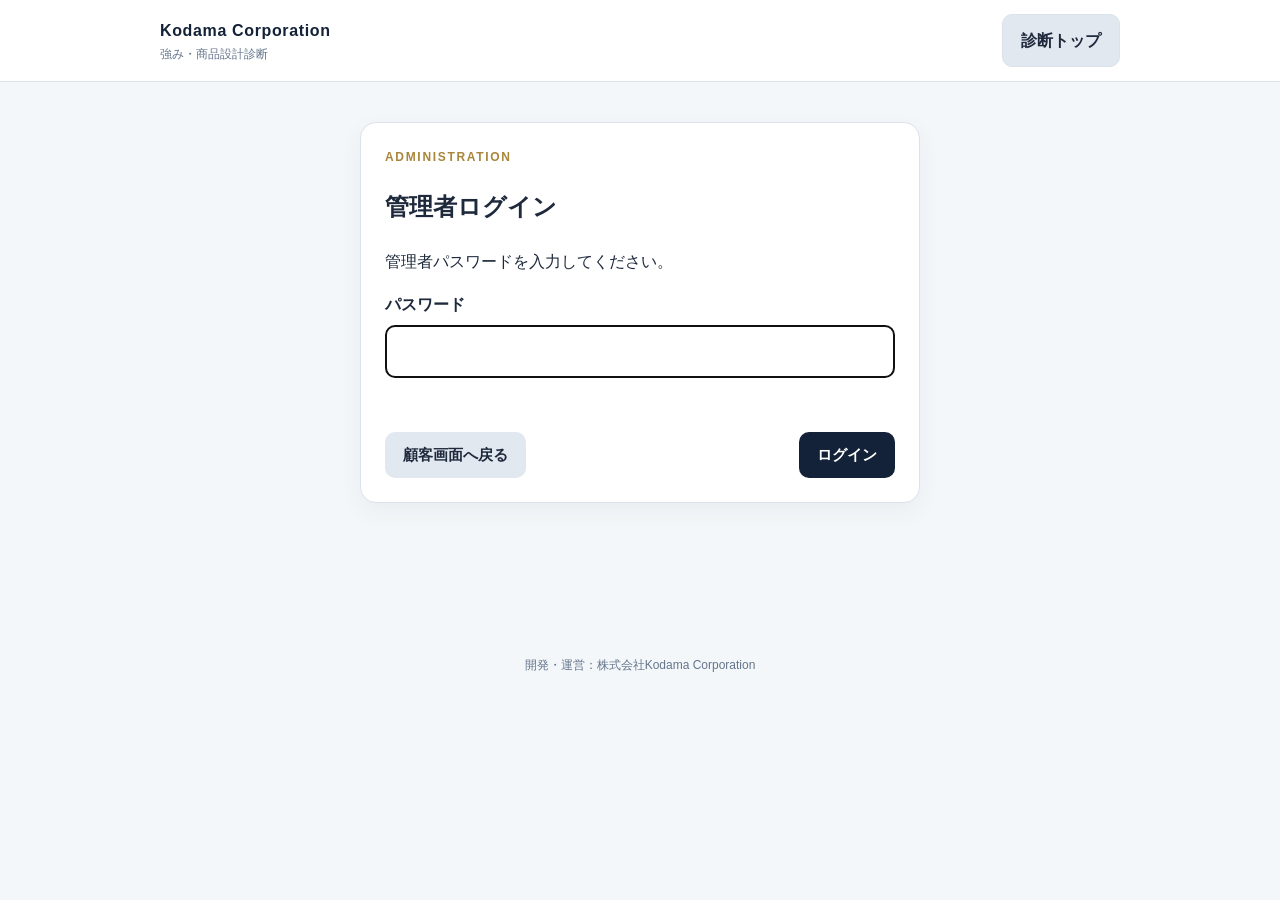
==== admin.html @ 18e0f379 "Add dedicated uncached admin page" ====
<!doctype html>
<html lang="ja">
<head>
<meta charset="utf-8">
<meta name="viewport" content="width=device-width,initial-scale=1,viewport-fit=cover">
<meta name="robots" content="noindex,nofollow">
<meta http-equiv="Cache-Control" content="no-cache, no-store, must-revalidate">
<meta http-equiv="Pragma" content="no-cache">
<meta http-equiv="Expires" content="0">
<meta name="theme-color" content="#132238">
<title>管理者画面｜強み・商品設計診断</title>
<link rel="stylesheet" href="styles.css?v=20260726-1">
<script>if(location.hash!=='#admin')location.hash='admin';</script>
<script defer src="questions.js?v=20260726-1"></script>
<script defer src="cloud.js?v=20260726-1"></script>
<script defer src="app-core.js?v=20260726-1"></script>
<script defer src="app-forms.js?v=20260726-1"></script>
<script defer src="app-results.js?v=20260726-1"></script>
</head>
<body>
<header class="site-header">
  <div><div class="brand">Kodama Corporation</div><div class="service">強み・商品設計診断</div></div>
  <a class="button-link ghost" href="./">診断トップ</a>
</header>
<main id="app" class="container">
  <section class="card hero">
    <div class="eyebrow">ADMINISTRATION</div>
    <h1>管理者画面を読み込んでいます</h1>
    <p>安全な接続を確認しています。</p>
  </section>
</main>
<footer>開発・運営：株式会社Kodama Corporation</footer>
<noscript><div class="noscript">この管理画面にはJavaScriptが必要です。SafariまたはChromeで開いてください。</div></noscript>
</body>
</html>
---- styles.css ----
:root{--navy:#132238;--ink:#1e293b;--muted:#64748b;--line:#dbe2ea;--bg:#f4f7fa;--gold:#a8863a;--white:#fff;--danger:#9f1239}
*{box-sizing:border-box}body{margin:0;font-family:-apple-system,BlinkMacSystemFont,"Segoe UI","Noto Sans JP",sans-serif;background:var(--bg);color:var(--ink);line-height:1.7}
.site-header{position:sticky;top:0;z-index:5;background:rgba(255,255,255,.96);border-bottom:1px solid var(--line);padding:14px max(18px,calc((100vw - 960px)/2));display:flex;align-items:center;justify-content:space-between}.brand{font-weight:700;color:var(--navy);letter-spacing:.04em}.service{font-size:12px;color:var(--muted)}
.container{max-width:960px;margin:28px auto;padding:0 18px 60px}.card{background:var(--white);border:1px solid var(--line);border-radius:16px;padding:24px;box-shadow:0 8px 24px rgba(19,34,56,.05);margin-bottom:18px}.hero{padding:36px}.eyebrow{font-size:12px;letter-spacing:.14em;color:var(--gold);font-weight:700}.hero h1{font-size:clamp(28px,5vw,48px);line-height:1.25;margin:.3em 0}.lead{font-size:17px;color:#475569}.notice{background:#f8fafc;border-left:4px solid var(--gold);padding:14px 16px;border-radius:8px;margin:16px 0}.warning{background:#fff7ed;border-left-color:#c2410c}.progress{height:8px;background:#e2e8f0;border-radius:999px;overflow:hidden;margin:12px 0 24px}.progress>div{height:100%;background:var(--navy)}
button{min-height:46px;border:0;border-radius:10px;padding:12px 18px;font-weight:700;cursor:pointer;background:var(--navy);color:#fff;font-size:15px;touch-action:manipulation;-webkit-tap-highlight-color:transparent}.ghost{background:#fff;color:var(--navy);border:1px solid var(--line)}.secondary{background:#e2e8f0;color:var(--ink)}.danger{background:var(--danger)}.actions{display:flex;gap:10px;flex-wrap:wrap;margin-top:22px;justify-content:space-between}.actions .right{display:flex;gap:10px;flex-wrap:wrap}
label{display:block;font-weight:700;margin:14px 0 6px}input,select,textarea{width:100%;padding:12px 13px;border:1px solid #cbd5e1;border-radius:9px;background:#fff;font:inherit;color:var(--ink)}textarea{min-height:120px;resize:vertical}.grid2{display:grid;grid-template-columns:1fr 1fr;gap:16px}.question{padding:18px 0;border-bottom:1px solid #eef2f7}.question:last-child{border-bottom:0}.qtext{font-weight:700;margin-bottom:10px}.scale{display:grid;grid-template-columns:repeat(5,1fr);gap:7px}.scale label{font-weight:500;margin:0;text-align:center;border:1px solid var(--line);padding:9px 4px;border-radius:9px;font-size:12px;cursor:pointer}.scale input{width:auto;display:block;margin:0 auto 5px}.twenty-row{display:grid;grid-template-columns:42px 1fr;gap:8px;align-items:start;margin:9px 0}.twenty-row span{padding-top:11px;color:var(--muted)}
.result-grid{display:grid;grid-template-columns:1fr 1fr;gap:24px;align-items:center}.score-list{display:grid;gap:10px}.score-item{display:grid;grid-template-columns:1fr 55px;gap:10px;padding:10px 0;border-bottom:1px solid var(--line)}.score-num{font-size:24px;font-weight:800;color:var(--navy);text-align:right}.pill{display:inline-block;padding:3px 8px;border-radius:99px;background:#eef2f7;font-size:12px}.admin-table{width:100%;border-collapse:collapse;font-size:14px}.admin-table th,.admin-table td{text-align:left;padding:10px;border-bottom:1px solid var(--line);vertical-align:top}.admin-table th{color:var(--muted)}.small{font-size:12px;color:var(--muted)}details{border:1px solid var(--line);border-radius:10px;padding:10px 14px;margin:12px 0}summary{font-weight:700;cursor:pointer}.status{font-weight:700;color:var(--gold)}
footer{text-align:center;padding:24px;color:var(--muted);font-size:12px}.noscript{margin:20px;padding:16px;background:#fff7ed}@media(max-width:700px){.grid2,.result-grid{grid-template-columns:1fr}.card{padding:18px}.hero{padding:24px}.scale{grid-template-columns:1fr}.scale label{display:flex;align-items:center;text-align:left;gap:9px}.scale input{margin:0}.admin-table{font-size:12px}.admin-table th:nth-child(3),.admin-table td:nth-child(3){display:none}.site-header{padding-top:max(14px,env(safe-area-inset-top))}}
@media print{.site-header,footer,.no-print,.actions{display:none!important}body{background:#fff}.container{max-width:none;margin:0;padding:0}.card{box-shadow:none;border:0}.admin-only{display:none!important}}

.cloud-state{font-size:12px;color:var(--muted);text-align:right;margin-top:-34px;margin-bottom:12px}
.button-link{display:inline-flex;align-items:center;justify-content:center;min-height:46px;border-radius:10px;padding:12px 18px;font-weight:700;text-decoration:none;background:#e2e8f0;color:var(--ink)}
.issued-card{border-color:#c8b06b;background:#fffdf7}
button:disabled{opacity:.55;cursor:wait}
@media(max-width:700px){.cloud-state{margin-top:0;text-align:left}.issued-card input{font-size:12px}}
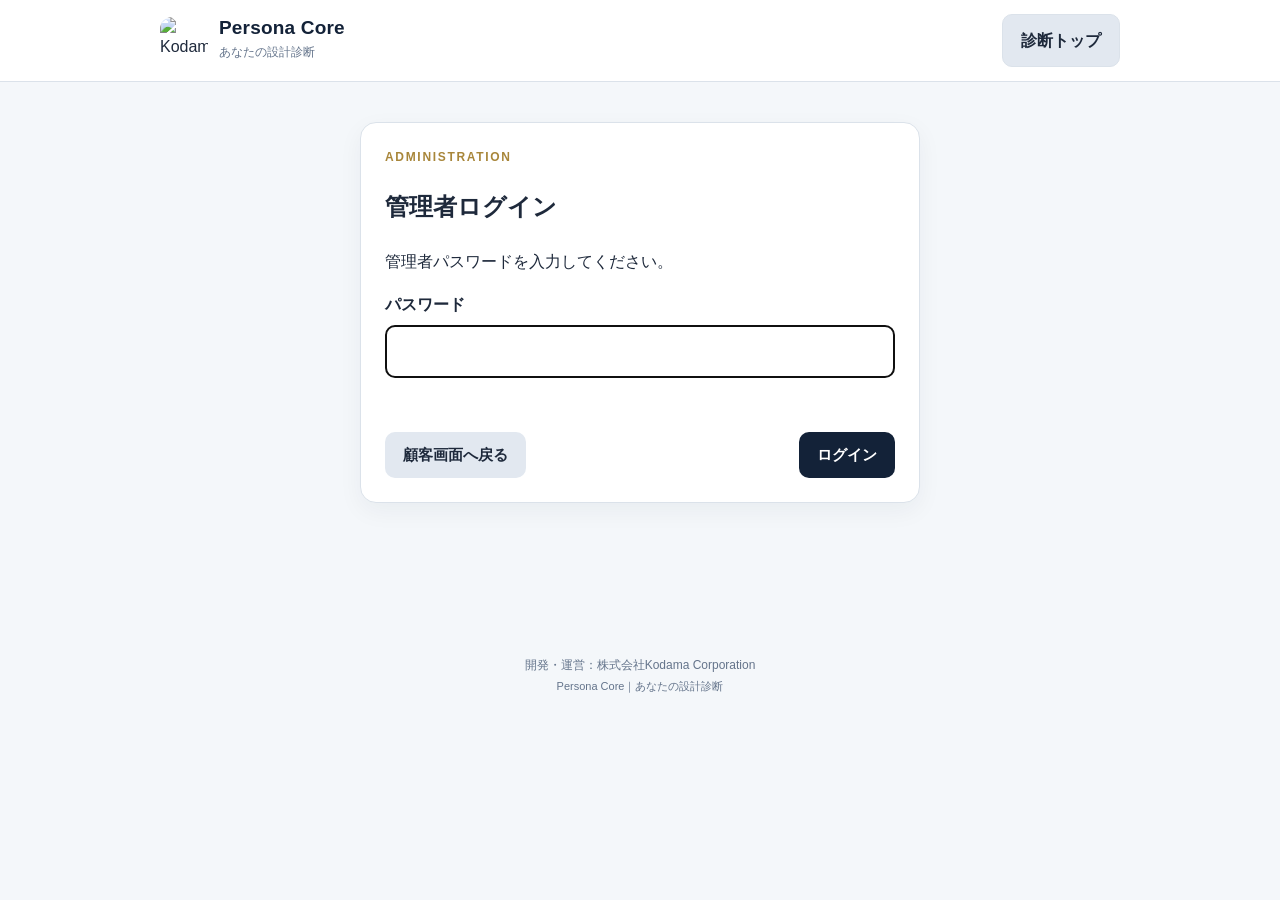
==== commit c76abd6e: "Brand Persona Core admin screen" ====
--- a/admin.html
+++ b/admin.html
@@ -8,18 +8,21 @@
 <meta http-equiv="Pragma" content="no-cache">
 <meta http-equiv="Expires" content="0">
 <meta name="theme-color" content="#132238">
-<title>管理者画面｜強み・商品設計診断</title>
+<title>管理者画面｜Persona Core｜あなたの設計診断</title>
 <link rel="stylesheet" href="styles.css?v=20260726-1">
+<link rel="stylesheet" href="styles-addon.css?v=20260728-1">
 <script>if(location.hash!=='#admin')location.hash='admin';</script>
 <script defer src="questions.js?v=20260726-1"></script>
-<script defer src="cloud.js?v=20260726-1"></script>
+<script defer src="cloud.js?v=20260726-3"></script>
 <script defer src="app-core.js?v=20260726-1"></script>
 <script defer src="app-forms.js?v=20260726-1"></script>
-<script defer src="app-results.js?v=20260726-1"></script>
+<script defer src="app-results.js?v=20260726-3"></script>
+<script defer src="analysis-export.js?v=20260728-1"></script>
+<script defer src="branding.js?v=20260728-1"></script>
 </head>
 <body>
 <header class="site-header">
-  <div><div class="brand">Kodama Corporation</div><div class="service">強み・商品設計診断</div></div>
+  <div><div class="brand">Persona Core</div><div class="service">あなたの設計診断</div></div>
   <a class="button-link ghost" href="./">診断トップ</a>
 </header>
 <main id="app" class="container">
@@ -29,7 +32,7 @@
     <p>安全な接続を確認しています。</p>
   </section>
 </main>
-<footer>開発・運営：株式会社Kodama Corporation</footer>
+<footer>開発・運営：株式会社Kodama Corporation<br><span style="font-size:11px">Persona Core｜あなたの設計診断</span></footer>
 <noscript><div class="noscript">この管理画面にはJavaScriptが必要です。SafariまたはChromeで開いてください。</div></noscript>
 </body>
 </html>
--- a/styles-addon.css
+++ b/styles-addon.css
@@ -0,0 +1,116 @@
+.cloud-state{font-size:12px;color:var(--muted);text-align:right;margin-top:-34px;margin-bottom:12px}
+.button-link{display:inline-flex;align-items:center;justify-content:center;min-height:46px;border-radius:10px;padding:12px 18px;font-weight:700;text-decoration:none;background:#e2e8f0;color:var(--ink)}
+.issued-card{border-color:#c8b06b;background:#fffdf7}
+button:disabled{opacity:.55;cursor:wait}
+.pdf-sheet{display:none}
+
+.persona-site-brand{display:flex;align-items:center;gap:11px;min-width:0}
+.persona-header-logo{width:48px;height:48px;border-radius:12px;object-fit:contain;background:#fff;flex:0 0 auto}
+.persona-site-brand .brand{font-size:19px;line-height:1.05;letter-spacing:.01em}
+.persona-site-brand .service{font-size:12px;margin-top:4px;color:var(--muted)}
+.persona-hero-logo{display:block;width:118px;height:auto;margin:0 auto 18px;object-fit:contain}
+.persona-hero-subtitle{margin:-6px 0 18px;font-size:14px;letter-spacing:.12em;color:var(--muted);font-weight:600}
+.analysis-copy-button{background:#132238;color:#fff;border-color:#132238}
+.analysis-export-dialog{position:fixed;z-index:9999;left:50%;top:50%;transform:translate(-50%,-50%);width:min(860px,calc(100vw - 28px));max-height:calc(100vh - 28px);margin:0!important;overflow:auto;box-shadow:0 24px 80px rgba(15,23,42,.28)}
+.analysis-export-dialog textarea{min-height:56vh;font-family:ui-monospace,SFMono-Regular,Menlo,Consolas,monospace;font-size:13px;line-height:1.55}
+.analysis-dialog-head{display:flex;align-items:flex-start;justify-content:space-between;gap:20px}
+
+.admin-hero,.detail-head,.admin-list-head{display:flex;align-items:flex-start;justify-content:space-between;gap:24px}
+.admin-primary-actions,.admin-filters,.detail-actions,.row-actions,.url-box{display:flex;align-items:center;gap:10px;flex-wrap:wrap}
+.admin-stats{display:grid;grid-template-columns:repeat(4,minmax(0,1fr));gap:14px;margin:18px 0}
+.stat-card{background:#fff;border:1px solid #dbe2ea;border-radius:14px;padding:18px 20px;box-shadow:0 8px 22px rgba(19,34,56,.05)}
+.stat-card span{display:block;color:var(--muted);font-size:13px;margin-bottom:8px}
+.stat-card strong{display:block;color:var(--ink);font-size:30px;line-height:1}
+.admin-filters input{min-width:280px}
+.admin-filters select{min-height:46px;border:1px solid #cbd5e1;border-radius:10px;background:#fff;padding:0 36px 0 12px;color:var(--ink)}
+.admin-table-wrap{overflow:auto;margin-top:16px}
+.admin-table{min-width:980px}
+.row-actions{justify-content:flex-end}
+.danger-button{background:#fff;color:#9f2f2f;border:1px solid #e2b8b8}
+.danger-button:hover{background:#fff5f5}
+.status-badge{display:inline-flex;align-items:center;border-radius:999px;padding:5px 10px;font-size:12px;font-weight:700;white-space:nowrap}
+.status-completed{background:#e8f6ef;color:#216e49}
+.status-in_progress{background:#fff4d6;color:#875f00}
+.status-pending{background:#eef2f7;color:#526174}
+.url-box input{flex:1;min-width:260px}
+.admin-empty{text-align:center;padding:36px 12px;color:var(--muted)}
+.detail-card{scroll-margin-top:20px}
+.detail-actions{padding:12px 0 22px;border-bottom:1px solid #e2e8f0;margin-bottom:24px}
+.sr-only{position:absolute!important;width:1px!important;height:1px!important;padding:0!important;margin:-1px!important;overflow:hidden!important;clip:rect(0,0,0,0)!important;white-space:nowrap!important;border:0!important}
+
+@media(max-width:860px){
+  .admin-stats{grid-template-columns:repeat(2,minmax(0,1fr))}
+  .admin-hero,.admin-list-head{display:block}
+  .admin-primary-actions,.admin-filters{margin-top:16px}
+  .admin-filters input{min-width:0;width:100%}
+}
+@media(max-width:700px){
+  .cloud-state{margin-top:0;text-align:left}
+  .issued-card input{font-size:12px}
+  .persona-header-logo{width:42px;height:42px}
+  .persona-site-brand .brand{font-size:17px}
+  .persona-site-brand .service{font-size:11px}
+  .persona-hero-logo{width:104px}
+}
+@media(max-width:520px){
+  .admin-stats{gap:10px}
+  .stat-card{padding:14px}
+  .stat-card strong{font-size:26px}
+  .admin-primary-actions>*{flex:1}
+  .url-box{display:block}
+  .url-box input,.url-box button{width:100%;margin-top:8px}
+  .detail-actions>*{width:100%}
+  .analysis-copy-button{order:-1}
+}
+
+@media print{
+  @page{size:A4 portrait;margin:0}
+  html,body{width:210mm!important;height:296mm!important;min-height:0!important;margin:0!important;padding:0!important;background:#fff!important;overflow:hidden!important;-webkit-print-color-adjust:exact!important;print-color-adjust:exact!important}
+  body>*:not(.pdf-sheet){display:none!important}
+  .pdf-sheet{display:grid!important;position:absolute!important;inset:0 auto auto 0!important;grid-template-rows:auto 68mm 1fr auto;width:210mm!important;height:296mm!important;min-height:0!important;margin:0!important;padding:5.5mm 6mm 4mm!important;background:#fff!important;color:#162033!important;font-family:-apple-system,BlinkMacSystemFont,"Hiragino Sans","Yu Gothic",sans-serif!important;box-sizing:border-box!important;overflow:hidden!important;page-break-before:avoid!important;page-break-after:auto!important;break-before:avoid-page!important;break-after:auto!important}
+  .pdf-header{display:flex;align-items:center;justify-content:space-between;gap:7mm;padding-bottom:2.3mm;border-bottom:1.2px solid #132238;min-height:17mm}
+  .pdf-brand{display:flex;align-items:center;gap:3mm;min-width:0}
+  .pdf-logo-mark{width:14mm!important;height:14mm!important;object-fit:contain!important;border-radius:2mm}
+  .pdf-brand-text{min-width:0}
+  .pdf-kicker{font-size:8pt;font-weight:900;letter-spacing:.14em;color:#173d7a;line-height:1}
+  .pdf-subtitle{margin-top:.7mm;font-size:6.4pt;font-weight:700;letter-spacing:.08em;color:#64748b;line-height:1}
+  .pdf-header h1{margin:1.2mm 0 0!important;font-size:13pt!important;line-height:1.05!important;color:#132238!important}
+  .pdf-person{text-align:right;line-height:1.25;flex:0 0 auto}
+  .pdf-person strong{display:block;font-size:11.5pt;color:#132238}
+  .pdf-person span{display:block;margin-top:.8mm;font-size:7pt;color:#526174}
+  .pdf-overview{display:grid;grid-template-columns:1.25fr .75fr;gap:4mm;align-items:center;padding:2mm 0 2.3mm;border-bottom:1px solid #cbd5e1;min-height:0}
+  .pdf-radar-wrap{height:63mm;display:flex;align-items:center;justify-content:center;overflow:hidden}
+  .pdf-radar{width:79mm!important;height:64mm!important;max-width:none!important;display:block!important}
+  .pdf-score-panel{align-self:stretch;padding:2mm 2.5mm;background:#f7f9fc;border:1px solid #dbe2ea;border-radius:2.5mm}
+  .pdf-score-panel h2{margin:0 0 1mm!important;font-size:9.5pt!important;color:#132238}
+  .pdf-score-row{display:flex;align-items:center;justify-content:space-between;padding:1mm 0;border-bottom:1px solid #dbe2ea;font-size:7.5pt}
+  .pdf-score-row:last-of-type{border-bottom:0}
+  .pdf-score-row>span{font-weight:700}
+  .pdf-score-row>div{display:flex;align-items:baseline;gap:1.5mm}
+  .pdf-score-row strong{font-size:13pt;line-height:1;color:#132238}
+  .pdf-score-row small{font-size:6.4pt;color:#64748b}
+  .pdf-score-panel>p{margin:1.4mm 0 0!important;font-size:6.35pt!important;line-height:1.38!important;color:#526174}
+  .pdf-trait-grid{display:grid;grid-template-columns:1fr 1fr;grid-template-rows:1fr 1fr .78fr;gap:2.2mm;padding:2.5mm 0;min-height:0;overflow:hidden}
+  .pdf-trait-card{display:flex;flex-direction:column;min-height:0;padding:2.1mm 2.3mm;border:1px solid #d3dae5;border-radius:2.4mm;background:#fff;overflow:hidden;break-inside:avoid!important;page-break-inside:avoid!important}
+  .pdf-trait-card:last-child{grid-column:1 / -1;padding-top:2mm;padding-bottom:2mm}
+  .pdf-trait-head{display:flex;align-items:center;justify-content:space-between;gap:2mm;padding-bottom:1mm;border-bottom:1px solid #e2e8f0}
+  .pdf-trait-head h2{margin:0!important;font-size:9.6pt!important;line-height:1!important;color:#132238}
+  .pdf-score{display:flex;align-items:baseline;gap:1.2mm}
+  .pdf-score strong{font-size:13.5pt;line-height:1;color:#132238}
+  .pdf-score span{font-size:6.4pt;font-weight:700;color:#9b7a32}
+  .pdf-summary{margin:1.1mm 0 .8mm!important;font-size:6.7pt!important;line-height:1.38!important;color:#344256}
+  .pdf-current{margin:0 0 1mm!important;padding:1mm 1.2mm;background:#fffaf0;border-left:2px solid #a8863a;border-radius:1mm;font-size:6.15pt!important;line-height:1.35!important;color:#344256}
+  .pdf-current b{color:#765b1d}
+  .pdf-high-low{display:grid;grid-template-columns:1fr 1fr;gap:2mm;min-height:0}
+  .pdf-high-low section{min-width:0}
+  .pdf-high-low h3{margin:0 0 .7mm!important;padding:.6mm 1mm;background:#eef2f7;border-radius:1mm;font-size:6.9pt!important;line-height:1.15!important;color:#132238}
+  .pdf-high-low p{margin:.5mm 0!important;font-size:6.05pt!important;line-height:1.34!important;color:#263549}
+  .pdf-high-low b{color:#132238}
+  .pdf-trait-card:last-child .pdf-summary{font-size:6.8pt!important;margin-bottom:.7mm!important}
+  .pdf-trait-card:last-child .pdf-current{font-size:6.25pt!important;margin-bottom:.8mm!important}
+  .pdf-trait-card:last-child .pdf-high-low p{font-size:6.2pt!important}
+  .pdf-footer{display:flex;align-items:flex-end;justify-content:space-between;gap:5mm;padding-top:1.6mm;border-top:1px solid #cbd5e1;font-size:5.7pt;line-height:1.3;color:#64748b}
+  .pdf-footer span{max-width:137mm}
+  .pdf-footer strong{white-space:nowrap;color:#344256}
+  .pdf-sheet,.pdf-header,.pdf-overview,.pdf-trait-grid,.pdf-trait-card,.pdf-footer{break-inside:avoid!important;page-break-inside:avoid!important}
+}
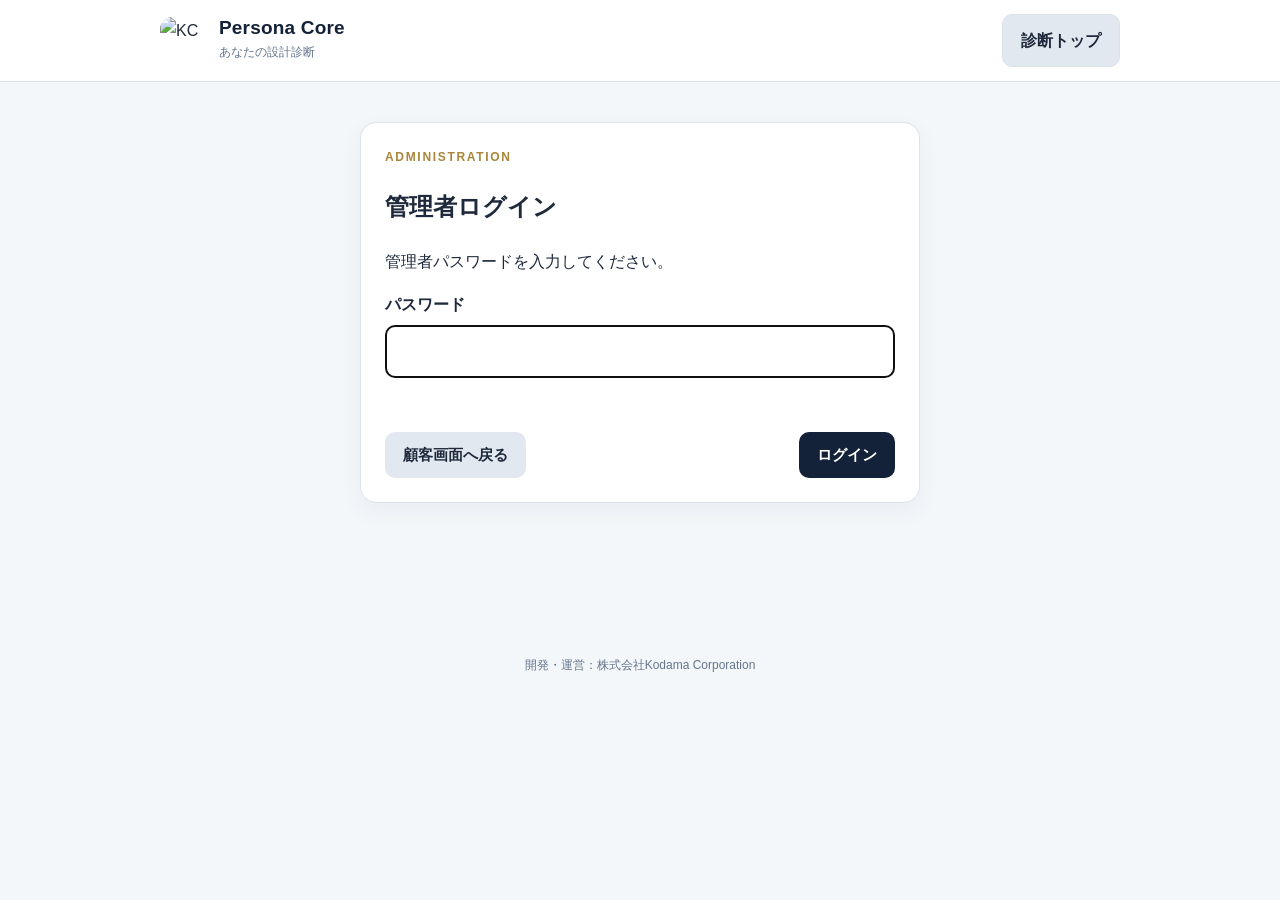
==== commit ab508f22: "Bust Persona Core admin logo cache" ====
--- a/admin.html
+++ b/admin.html
@@ -18,7 +18,7 @@
 <script defer src="app-forms.js?v=20260726-1"></script>
 <script defer src="app-results.js?v=20260726-3"></script>
 <script defer src="analysis-export.js?v=20260728-1"></script>
-<script defer src="branding.js?v=20260728-1"></script>
+<script defer src="branding.js?v=20260728-4"></script>
 </head>
 <body>
 <header class="site-header">
@@ -28,11 +28,11 @@
 <main id="app" class="container">
   <section class="card hero">
     <div class="eyebrow">ADMINISTRATION</div>
-    <h1>管理者画面を読み込んでいます</h1>
+    <h1>Persona Core 管理画面</h1>
     <p>安全な接続を確認しています。</p>
   </section>
 </main>
-<footer>開発・運営：株式会社Kodama Corporation<br><span style="font-size:11px">Persona Core｜あなたの設計診断</span></footer>
+<footer>開発・運営：株式会社Kodama Corporation</footer>
 <noscript><div class="noscript">この管理画面にはJavaScriptが必要です。SafariまたはChromeで開いてください。</div></noscript>
 </body>
-</html>
+</html>
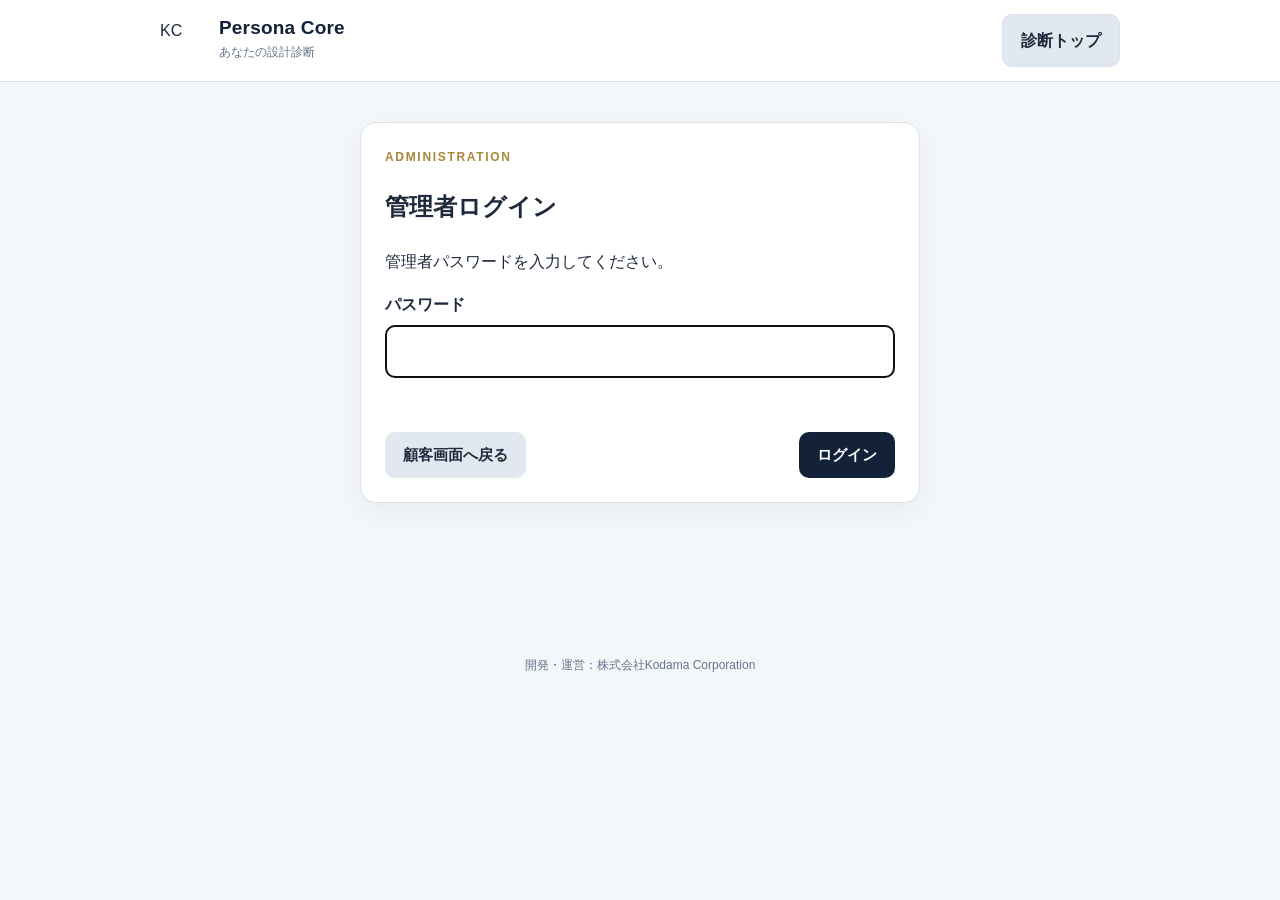
==== commit 6ab0f35f: "Stabilize Persona Core audit findings" ====
--- a/admin.html
+++ b/admin.html
@@ -10,15 +10,15 @@
 <meta name="theme-color" content="#132238">
 <title>管理者画面｜Persona Core｜あなたの設計診断</title>
 <link rel="stylesheet" href="styles.css?v=20260726-1">
-<link rel="stylesheet" href="styles-addon.css?v=20260728-1">
+<link rel="stylesheet" href="styles-addon.css?v=20260728-2">
 <script>if(location.hash!=='#admin')location.hash='admin';</script>
 <script defer src="questions.js?v=20260726-1"></script>
 <script defer src="cloud.js?v=20260726-3"></script>
-<script defer src="app-core.js?v=20260726-1"></script>
+<script defer src="app-core.js?v=20260728-2"></script>
 <script defer src="app-forms.js?v=20260726-1"></script>
-<script defer src="app-results.js?v=20260726-3"></script>
-<script defer src="analysis-export.js?v=20260728-1"></script>
-<script defer src="branding.js?v=20260728-4"></script>
+<script defer src="app-results.js?v=20260728-2"></script>
+<script defer src="analysis-export.js?v=20260728-2"></script>
+<script defer src="branding.js?v=20260728-5"></script>
 </head>
 <body>
 <header class="site-header">
@@ -35,4 +35,5 @@
 <footer>開発・運営：株式会社Kodama Corporation</footer>
 <noscript><div class="noscript">この管理画面にはJavaScriptが必要です。SafariまたはChromeで開いてください。</div></noscript>
 </body>
-</html>+</html>
+
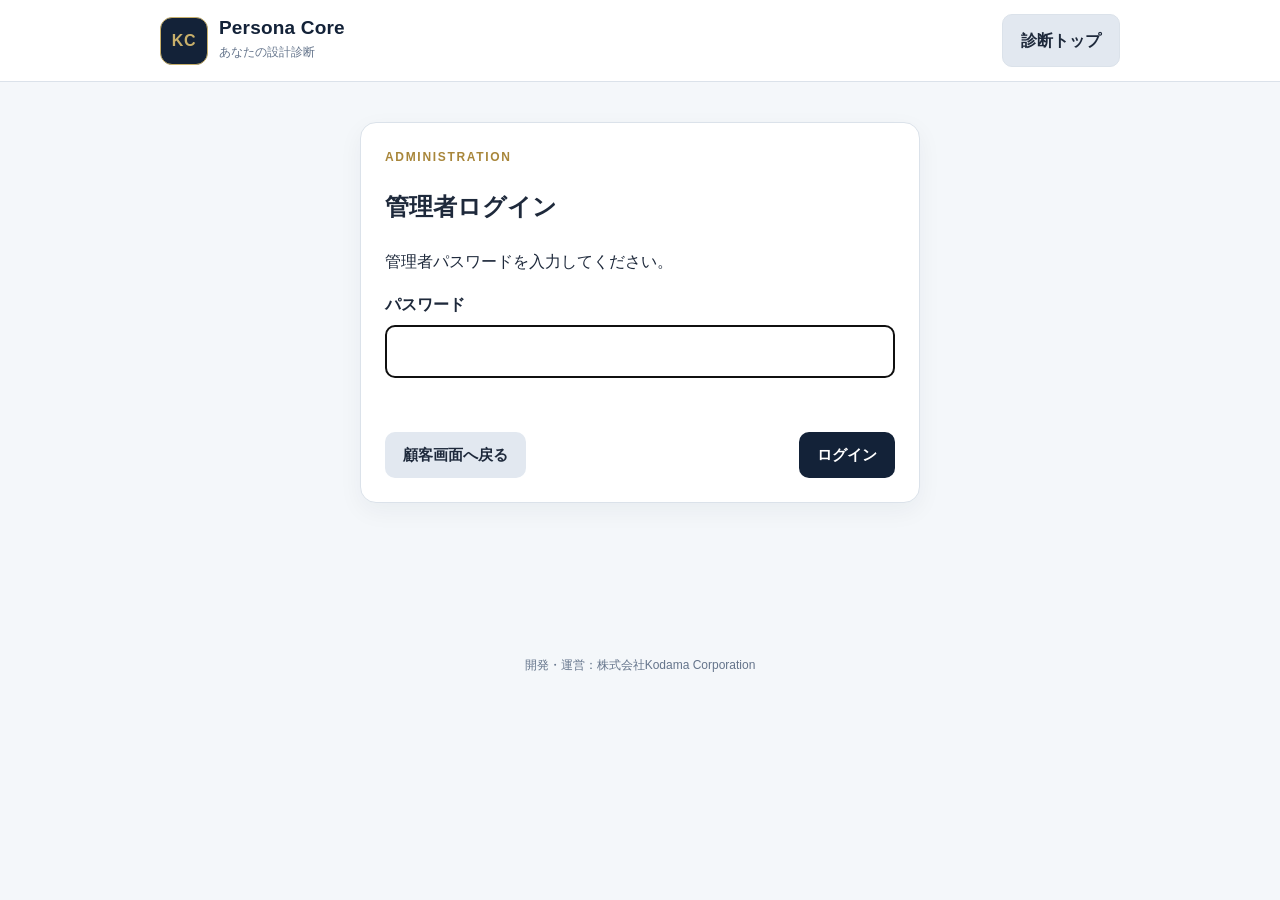
==== commit 5b3a5907: "Preserve drafts across network failures" ====
--- a/admin.html
+++ b/admin.html
@@ -14,7 +14,7 @@
 <script>if(location.hash!=='#admin')location.hash='admin';</script>
 <script defer src="questions.js?v=20260726-1"></script>
 <script defer src="cloud.js?v=20260726-3"></script>
-<script defer src="app-core.js?v=20260728-2"></script>
+<script defer src="app-core.js?v=20260728-3"></script>
 <script defer src="app-forms.js?v=20260726-1"></script>
 <script defer src="app-results.js?v=20260728-2"></script>
 <script defer src="analysis-export.js?v=20260728-2"></script>
--- a/styles-addon.css
+++ b/styles-addon.css
@@ -6,9 +6,11 @@
 
 .persona-site-brand{display:flex;align-items:center;gap:11px;min-width:0}
 .persona-header-logo{width:48px;height:48px;border-radius:12px;object-fit:contain;background:#fff;flex:0 0 auto}
+.persona-logo-fallback{display:inline-flex;align-items:center;justify-content:center;background:#132238;color:#c8b06b;border:1px solid #c8b06b;font-weight:900;letter-spacing:.04em}
 .persona-site-brand .brand{font-size:19px;line-height:1.05;letter-spacing:.01em}
 .persona-site-brand .service{font-size:12px;margin-top:4px;color:var(--muted)}
 .persona-hero-logo{display:block;width:118px;height:auto;margin:0 auto 18px;object-fit:contain}
+.persona-hero-logo.persona-logo-fallback{display:flex;height:72px;border-radius:16px;font-size:24px}
 .persona-hero-subtitle{margin:-6px 0 18px;font-size:14px;letter-spacing:.12em;color:var(--muted);font-weight:600}
 .analysis-copy-button{background:#132238;color:#fff;border-color:#132238}
 .analysis-export-dialog{position:fixed;z-index:9999;left:50%;top:50%;transform:translate(-50%,-50%);width:min(860px,calc(100vw - 28px));max-height:calc(100vh - 28px);margin:0!important;overflow:auto;box-shadow:0 24px 80px rgba(15,23,42,.28)}
@@ -71,6 +73,7 @@
   .pdf-header{display:flex;align-items:center;justify-content:space-between;gap:7mm;padding-bottom:2.3mm;border-bottom:1.2px solid #132238;min-height:17mm}
   .pdf-brand{display:flex;align-items:center;gap:3mm;min-width:0}
   .pdf-logo-mark{width:14mm!important;height:14mm!important;object-fit:contain!important;border-radius:2mm}
+  .pdf-logo-fallback{display:flex!important;align-items:center;justify-content:center;background:#132238!important;color:#c8b06b!important;border:1px solid #c8b06b!important;font-size:12pt!important;font-weight:900!important;letter-spacing:.04em}
   .pdf-brand-text{min-width:0}
   .pdf-kicker{font-size:8pt;font-weight:900;letter-spacing:.14em;color:#173d7a;line-height:1}
   .pdf-subtitle{margin-top:.7mm;font-size:6.4pt;font-weight:700;letter-spacing:.08em;color:#64748b;line-height:1}
@@ -114,3 +117,4 @@
   .pdf-footer strong{white-space:nowrap;color:#344256}
   .pdf-sheet,.pdf-header,.pdf-overview,.pdf-trait-grid,.pdf-trait-card,.pdf-footer{break-inside:avoid!important;page-break-inside:avoid!important}
 }
+
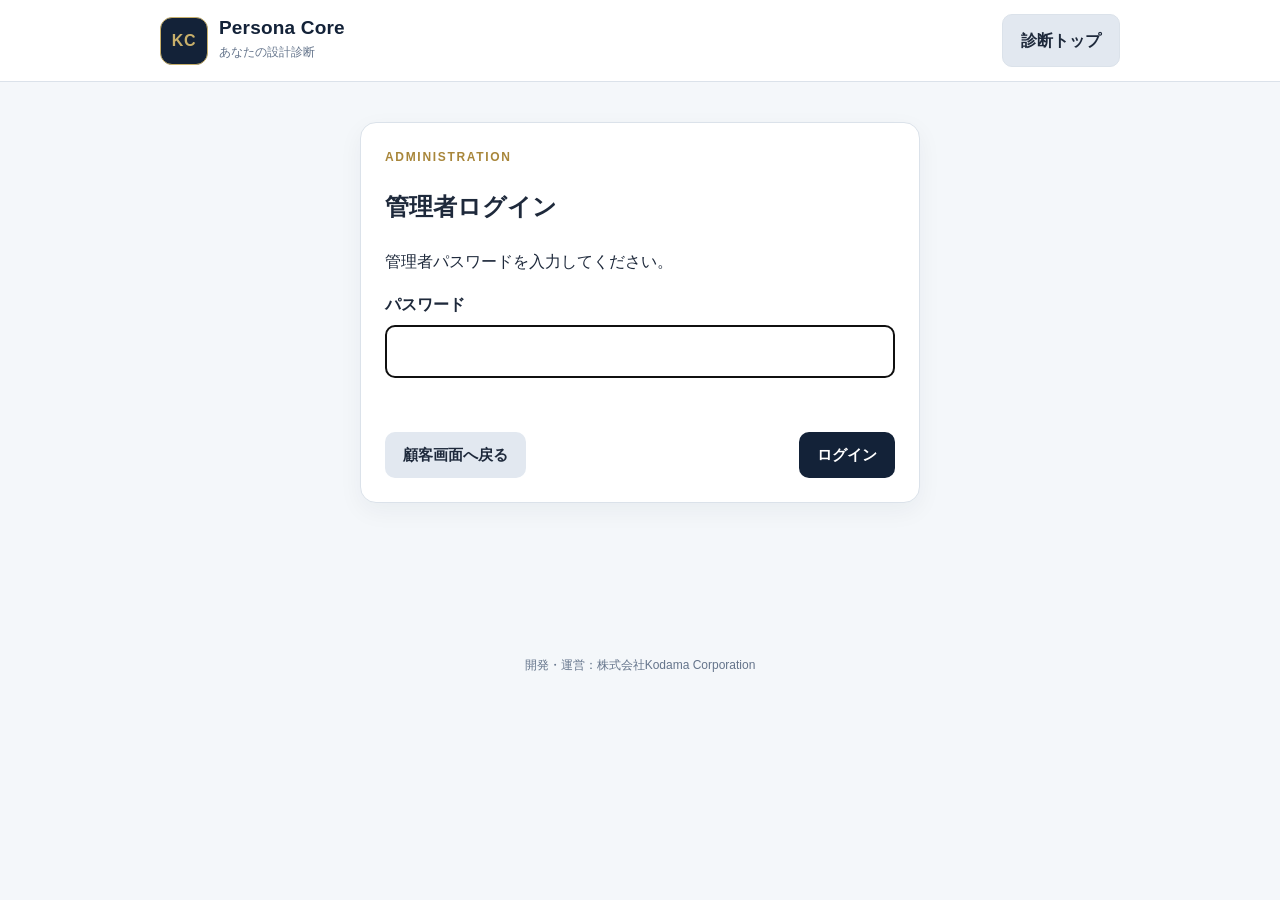
==== commit 81116cfe: "Fix reliable downloads: admin.html" ====
--- a/admin.html
+++ b/admin.html
@@ -16,8 +16,8 @@
 <script defer src="cloud.js?v=20260726-3"></script>
 <script defer src="app-core.js?v=20260728-3"></script>
 <script defer src="app-forms.js?v=20260726-1"></script>
-<script defer src="app-results.js?v=20260728-2"></script>
-<script defer src="analysis-export.js?v=20260728-2"></script>
+<script defer src="app-results.js?v=20260728-3"></script>
+<script defer src="analysis-export.js?v=20260728-3"></script>
 <script defer src="branding.js?v=20260728-5"></script>
 </head>
 <body>
